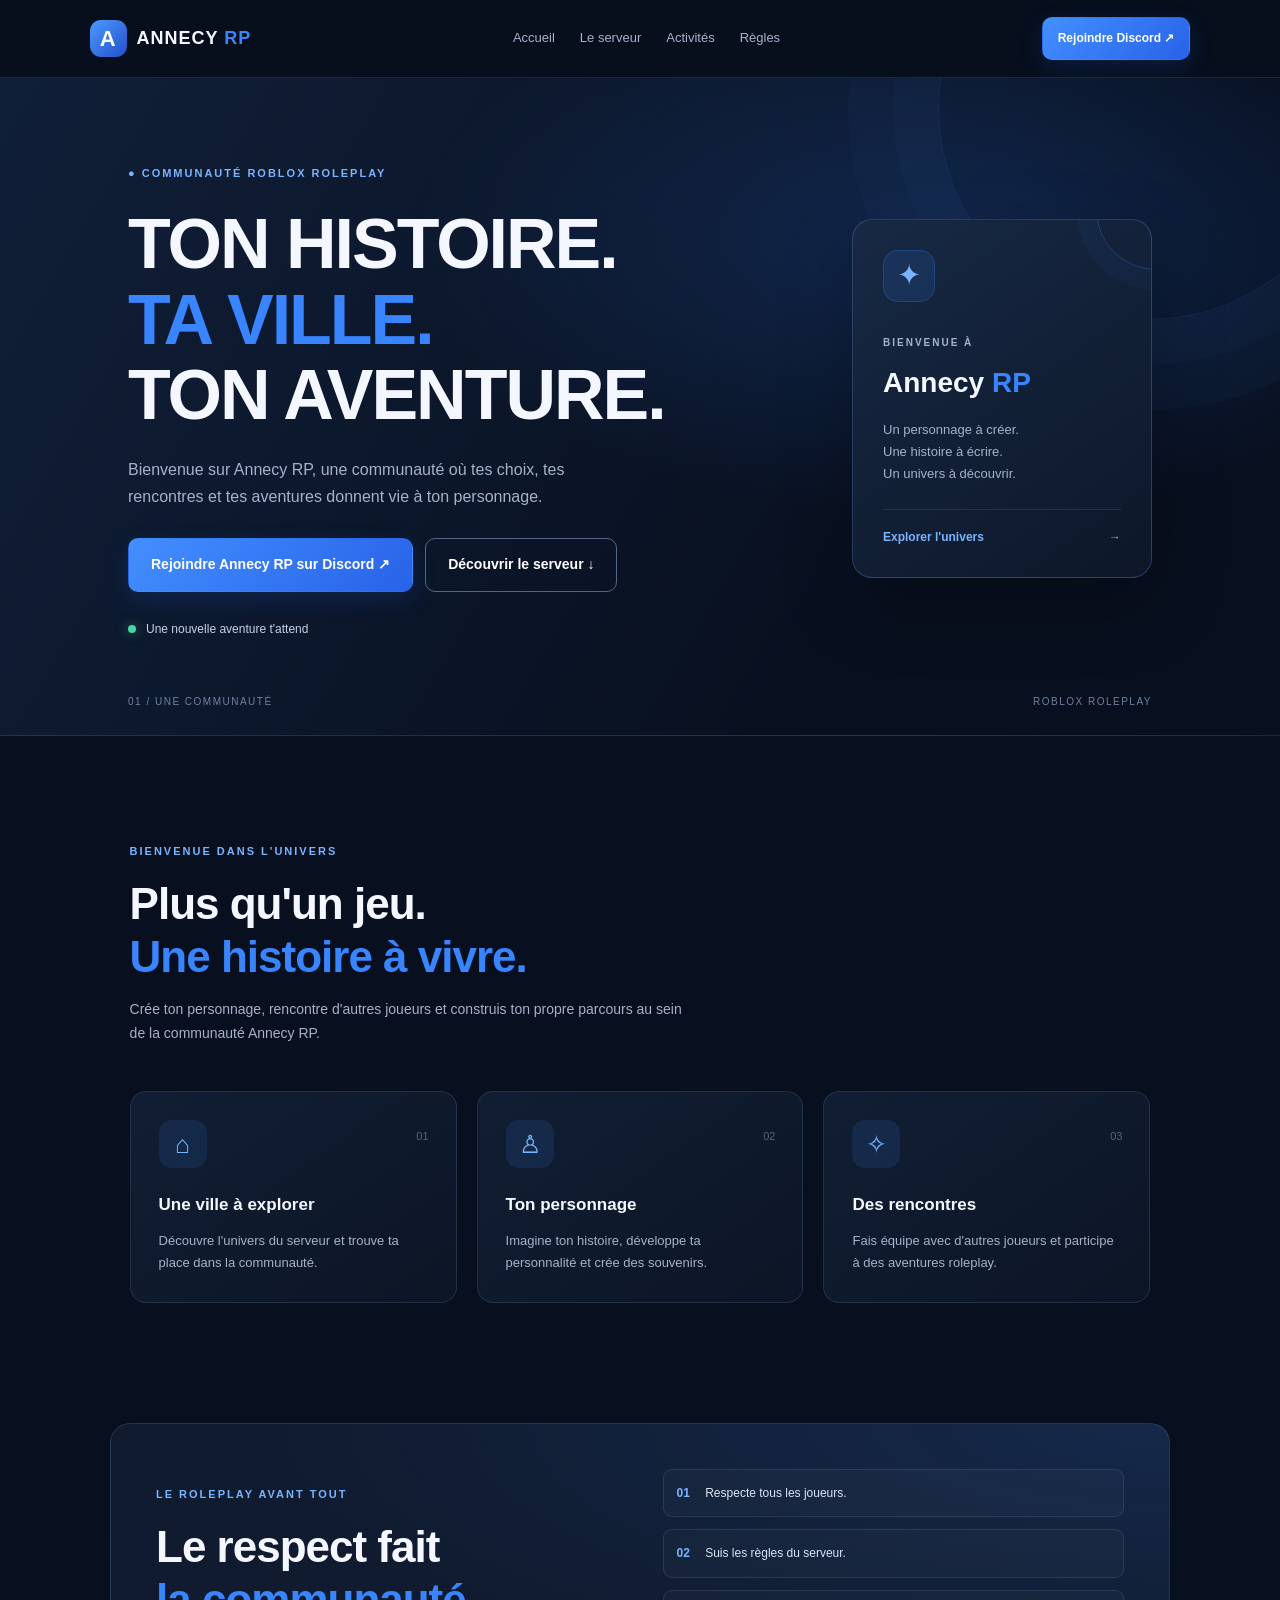
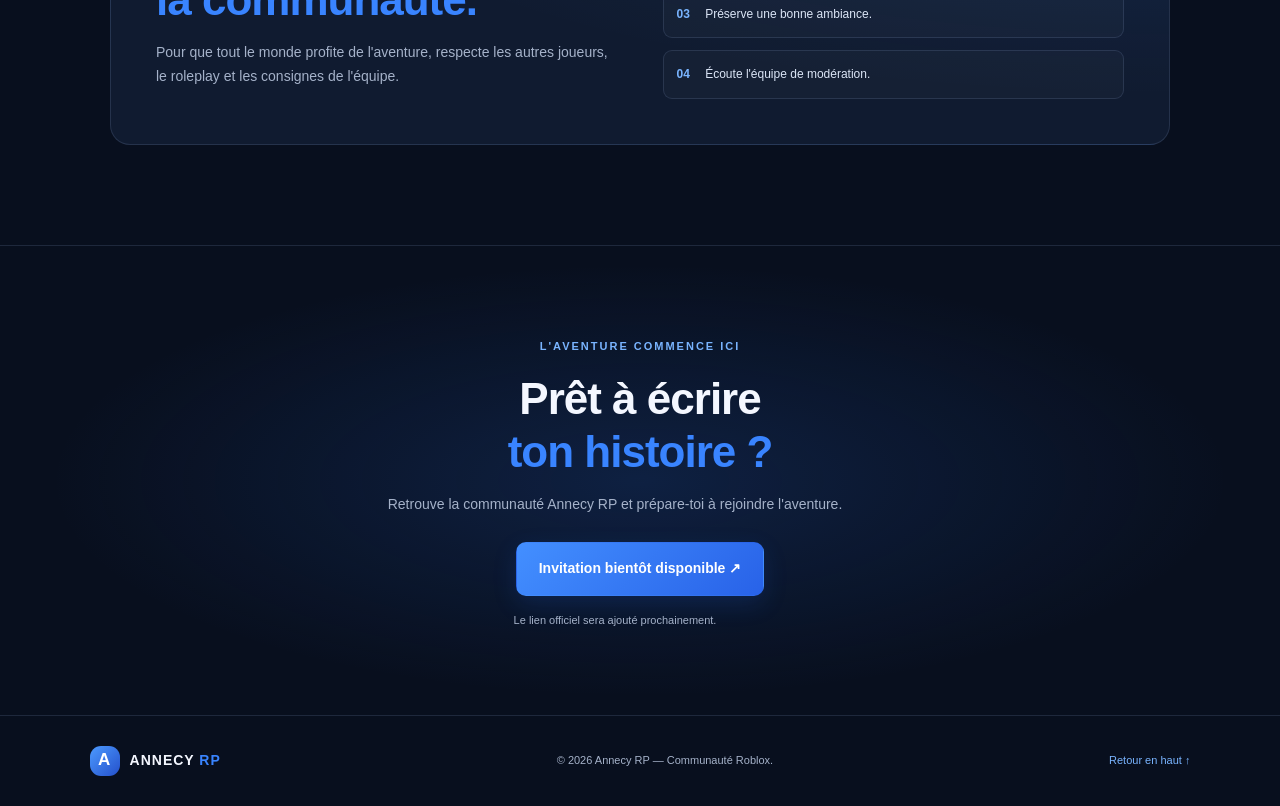
==== index.html @ 68b6637b "Add files via upload" ====
<!DOCTYPE html>
<html lang="fr">
<head>
    <meta charset="UTF-8">
    <meta name="viewport" content="width=device-width, initial-scale=1.0">
    <meta name="theme-color" content="#080f1e">
    <meta name="description" content="Découvre Annecy RP, une communauté roleplay Roblox. Rejoins l'aventure et écris ton histoire !">
    <title>Annecy RP — Ton histoire commence ici</title>
    <link rel="stylesheet" href="style.css">
</head>
<body>

    <!-- BARRE DE NAVIGATION -->
    <header class="navbar">
        <a href="#accueil" class="logo">
            <span class="logo-icon">A</span>
            <span>ANNECY <strong>RP</strong></span>
        </a>

        <nav class="menu">
            <a href="#accueil">Accueil</a>
            <a href="#serveur">Le serveur</a>
            <a href="#activites">Activités</a>
            <a href="#regles">Règles</a>
        </nav>

        <a href="https://discord.gg/annecyrp"
   class="btn btn-small"
   target="_blank"
   rel="noopener noreferrer">
    Rejoindre Discord ↗
</a>
    </header>

    <main>
        <!-- SECTION D'ACCUEIL -->
        <section class="hero" id="accueil">
            <div class="hero-content">
                <span class="eyebrow">
                    ● COMMUNAUTÉ ROBLOX ROLEPLAY
                </span>

                <h1>
                    TON HISTOIRE.<br>
                    <span>TA VILLE.</span><br>
                    TON AVENTURE.
                </h1>

                <p class="hero-text">
                    Bienvenue sur Annecy RP, une communauté où
                    tes choix, tes rencontres et tes aventures
                    donnent vie à ton personnage.
                </p>

                <div class="hero-buttons">
                    
<a href="https://discord.gg/annecyrp"
   class="btn"
   id="discord-button"
   target="_blank"
   rel="noopener noreferrer">
    Rejoindre Annecy RP sur Discord ↗
</a>

                    <a href="#serveur" class="btn btn-outline">
                        Découvrir le serveur ↓
                    </a>
                </div>

                <div class="hero-note">
                    <span class="status-dot"></span>
                    Une nouvelle aventure t'attend
                </div>
            </div>

            <div class="hero-card">
                <div class="card-symbol">✦</div>
                <span class="card-label">BIENVENUE À</span>
                <h2>Annecy <span>RP</span></h2>
                <p>
                    Un personnage à créer.<br>
                    Une histoire à écrire.<br>
                    Un univers à découvrir.
                </p>
                <a href="#activites" class="card-link">
                    Explorer l'univers <span>→</span>
                </a>
                <div class="card-decoration"></div>
            </div>

            <div class="hero-bottom">
                <span>01 / UNE COMMUNAUTÉ</span>
                <span>ROBLOX ROLEPLAY</span>
            </div>
        </section>

        <!-- PRESENTATION -->
        <section class="section" id="serveur">
            <div class="section-heading">
                <span class="eyebrow">BIENVENUE DANS L'UNIVERS</span>
                <h2>Plus qu'un jeu.<br><span>Une histoire à vivre.</span></h2>
                <p>
                    Crée ton personnage, rencontre d'autres joueurs
                    et construis ton propre parcours au sein
                    de la communauté Annecy RP.
                </p>
            </div>

            <div class="feature-grid" id="activites">
                <article class="feature">
                    <div class="feature-icon">⌂</div>
                    <span class="feature-number">01</span>
                    <h3>Une ville à explorer</h3>
                    <p>
                        Découvre l'univers du serveur et
                        trouve ta place dans la communauté.
                    </p>
                </article>

                <article class="feature">
                    <div class="feature-icon">♙</div>
                    <span class="feature-number">02</span>
                    <h3>Ton personnage</h3>
                    <p>
                        Imagine ton histoire, développe
                        ta personnalité et crée des souvenirs.
                    </p>
                </article>

                <article class="feature">
                    <div class="feature-icon">✧</div>
                    <span class="feature-number">03</span>
                    <h3>Des rencontres</h3>
                    <p>
                        Fais équipe avec d'autres joueurs
                        et participe à des aventures roleplay.
                    </p>
                </article>
            </div>
        </section>

        <!-- REGLES -->
        <section class="rules-section" id="regles">
            <div class="rules-box">
                <div>
                    <span class="eyebrow">LE ROLEPLAY AVANT TOUT</span>
                    <h2>Le respect fait<br><span>la communauté.</span></h2>
                    <p>
                        Pour que tout le monde profite de
                        l'aventure, respecte les autres joueurs,
                        le roleplay et les consignes de l'équipe.
                    </p>
                </div>

                <div class="rules-list">
                    <div><span>01</span> Respecte tous les joueurs.</div>
                    <div><span>02</span> Suis les règles du serveur.</div>
                    <div><span>03</span> Préserve une bonne ambiance.</div>
                    <div><span>04</span> Écoute l'équipe de modération.</div>
                </div>
            </div>
        </section>

        <!-- DISCORD -->
        <section class="join-section" id="discord">
            <div class="join-content">
                <span class="eyebrow">L'AVENTURE COMMENCE ICI</span>
                <h2>Prêt à écrire<br><span>ton histoire ?</span></h2>
                <p>
                    Retrouve la communauté Annecy RP et
                    prépare-toi à rejoindre l'aventure.
                </p>

                <!-- Ajoute ton lien Discord ici plus tard -->
                <a href="#discord" class="btn" id="discord-button">
                    Invitation bientôt disponible ↗
                </a>
                <p class="small-note">
                    Le lien officiel sera ajouté prochainement.
                </p>
            </div>
        </section>
    </main>

    <!-- PIED DE PAGE -->
    <footer class="footer">
        <a href="#accueil" class="logo">
            <span class="logo-icon">A</span>
            <span>ANNECY <strong>RP</strong></span>
        </a>

        <p>© 2026 Annecy RP — Communauté Roblox.</p>
        <a href="#accueil">Retour en haut ↑</a>
    </footer>

</body>
</html>
---- style.css ----
/* ===== BASE DU SITE ===== */
:root {
    --background: #080f1e;
    --panel: #101b30;
    --blue: #3984ff;
    --blue-light: #79b4ff;
    --white: #f4f7ff;
    --muted: #a5b2c9;
    --border: rgba(151, 180, 224, 0.15);
}

* {
    box-sizing: border-box;
    margin: 0;
    padding: 0;
}

html {
    scroll-behavior: smooth;
    scroll-padding-top: 90px;
}

body {
    background: var(--background);
    color: var(--white);
    font-family: Arial, Helvetica, sans-serif;
    line-height: 1.7;
}

a {
    color: inherit;
    text-decoration: none;
}

button, a {
    -webkit-tap-highlight-color: transparent;
}

::selection {
    background: var(--blue);
    color: white;
}

/* ===== NAVIGATION ===== */
.navbar {
    min-height: 78px;
    padding: 16px 7%;
    display: flex;
    align-items: center;
    justify-content: space-between;
    gap: 25px;
    background: rgba(8, 15, 30, 0.96);
    border-bottom: 1px solid var(--border);
}

.logo {
    display: inline-flex;
    align-items: center;
    gap: 10px;
    font-size: 18px;
    font-weight: 800;
    letter-spacing: 1px;
    white-space: nowrap;
}

.logo strong {
    color: var(--blue);
}

.logo-icon {
    width: 37px;
    height: 37px;
    display: grid;
    place-items: center;
    background: linear-gradient(135deg, #4c9aff, #2450cb);
    border-radius: 11px;
    color: white;
    font-size: 22px;
    font-weight: 900;
}

.menu {
    display: flex;
    align-items: center;
    justify-content: center;
    flex-wrap: wrap;
    gap: 25px;
}

.menu a {
    color: var(--muted);
    font-size: 13px;
    transition: color 0.2s;
}

.menu a:hover,
.footer a:hover {
    color: var(--blue-light);
}

/* ===== BOUTONS ===== */
.btn {
    display: inline-flex;
    align-items: center;
    justify-content: center;
    gap: 10px;
    padding: 14px 22px;
    border: 1px solid transparent;
    border-radius: 10px;
    background: linear-gradient(135deg, #438fff, #2862e8);
    color: white;
    font-size: 14px;
    font-weight: 700;
    text-align: center;
    box-shadow: 0 8px 25px rgba(35, 105, 255, 0.15);
    transition: transform 0.2s, box-shadow 0.2s;
}

.btn:hover {
    transform: translateY(-3px);
    box-shadow: 0 12px 32px rgba(35, 105, 255, 0.3);
}

.btn-small {
    padding: 10px 15px;
    font-size: 12px;
}

.btn-outline {
    background: transparent;
    border-color: #536784;
    box-shadow: none;
}

.btn-outline:hover {
    background: rgba(255, 255, 255, 0.05);
}

/* ===== ACCUEIL ===== */
.hero {
    min-height: 580px;
    position: relative;
    display: flex;
    align-items: center;
    justify-content: space-between;
    gap: 40px;
    padding: 80px 10% 95px;
    overflow: hidden;
    background:
        radial-gradient(ellipse at 75% 25%,
            rgba(38, 103, 205, 0.25), transparent 40%),
        linear-gradient(120deg, #101f38, #080f1e 75%);
    border-bottom: 1px solid var(--border);
}

.hero::before {
    content: "";
    position: absolute;
    width: 420px;
    height: 420px;
    top: -180px;
    right: -80px;
    border: 1px solid rgba(92, 158, 255, 0.12);
    border-radius: 50%;
    box-shadow:
        0 0 0 45px rgba(92, 158, 255, 0.025),
        0 0 0 90px rgba(92, 158, 255, 0.025);
    pointer-events: none;
}

.hero-content {
    max-width: 620px;
    position: relative;
    z-index: 1;
}

.eyebrow {
    color: var(--blue-light);
    font-size: 11px;
    font-weight: 800;
    letter-spacing: 2px;
}

.hero h1 {
    margin: 22px 0;
    font-size: clamp(40px, 5.5vw, 70px);
    line-height: 1.08;
    letter-spacing: -2px;
}

.hero h1 span,
.section-heading h2 span,
.rules-box h2 span,
.join-content h2 span {
    color: var(--blue);
}

.hero-text {
    max-width: 500px;
    color: var(--muted);
    font-size: 16px;
}

.hero-buttons {
    display: flex;
    flex-wrap: wrap;
    gap: 12px;
    margin-top: 28px;
}

.hero-note {
    display: flex;
    align-items: center;
    gap: 10px;
    margin-top: 27px;
    color: #c5d2e6;
    font-size: 12px;
}

.status-dot {
    width: 8px;
    height: 8px;
    background: #45d7a1;
    border-radius: 50%;
    box-shadow: 0 0 12px rgba(69, 215, 161, 0.5);
}

/* ===== CARTE HERO ===== */
.hero-card {
    width: 300px;
    min-width: 260px;
    padding: 30px;
    position: relative;
    z-index: 1;
    overflow: hidden;
    background: linear-gradient(145deg, #172944, #0d1729);
    border: 1px solid rgba(113, 164, 255, 0.25);
    border-radius: 20px;
    box-shadow: 0 25px 70px rgba(0, 0, 0, 0.25);
}

.card-symbol {
    width: 52px;
    height: 52px;
    display: grid;
    place-items: center;
    margin-bottom: 25px;
    background: rgba(57, 132, 255, 0.13);
    border: 1px solid rgba(57, 132, 255, 0.25);
    border-radius: 15px;
    color: var(--blue-light);
    font-size: 29px;
}

.card-label {
    color: var(--muted);
    font-size: 10px;
    font-weight: bold;
    letter-spacing: 2px;
}

.hero-card h2 {
    margin: 5px 0 12px;
    font-size: 28px;
}

.hero-card h2 span {
    color: var(--blue);
}

.hero-card p {
    color: var(--muted);
    font-size: 13px;
}

.card-link {
    display: flex;
    justify-content: space-between;
    margin-top: 24px;
    padding-top: 17px;
    border-top: 1px solid var(--border);
    color: var(--blue-light);
    font-size: 12px;
    font-weight: bold;
}

.card-decoration {
    position: absolute;
    width: 120px;
    height: 120px;
    top: -70px;
    right: -65px;
    border: 1px solid rgba(57, 132, 255, 0.3);
    border-radius: 50%;
    box-shadow: 0 0 0 20px rgba(57, 132, 255, 0.04);
}

.hero-bottom {
    position: absolute;
    bottom: 25px;
    left: 10%;
    right: 10%;
    display: flex;
    justify-content: space-between;
    color: #70829f;
    font-size: 10px;
    letter-spacing: 1.5px;
}

/* ===== PRESENTATION ===== */
.section {
    max-width: 1200px;
    margin: auto;
    padding: 100px 7%;
}

.section-heading {
    max-width: 650px;
    margin-bottom: 45px;
}

.section-heading h2,
.rules-box h2,
.join-content h2 {
    margin: 15px 0;
    font-size: clamp(30px, 4vw, 44px);
    line-height: 1.2;
    letter-spacing: -1px;
}

.section-heading > p,
.rules-box > div > p,
.join-content > p {
    max-width: 570px;
    color: var(--muted);
    font-size: 14px;
}

.feature-grid {
    display: grid;
    grid-template-columns: repeat(3, minmax(0, 1fr));
    gap: 20px;
}

.feature {
    position: relative;
    padding: 28px;
    background: linear-gradient(145deg, #111e33, #0c1526);
    border: 1px solid var(--border);
    border-radius: 16px;
    transition: transform 0.25s, border-color 0.25s;
}

.feature:hover {
    transform: translateY(-5px);
    border-color: rgba(57, 132, 255, 0.55);
}

.feature-icon {
    width: 48px;
    height: 48px;
    display: grid;
    place-items: center;
    margin-bottom: 23px;
    background: rgba(57, 132, 255, 0.12);
    border-radius: 13px;
    color: var(--blue-light);
    font-size: 25px;
}

.feature-number {
    position: absolute;
    top: 35px;
    right: 27px;
    color: #53647f;
    font-size: 11px;
}

.feature h3 {
    margin-bottom: 10px;
    font-size: 17px;
}

.feature p {
    color: var(--muted);
    font-size: 13px;
}

/* ===== REGLES ===== */
.rules-section {
    padding: 20px 7% 100px;
}

.rules-box {
    max-width: 1060px;
    margin: auto;
    padding: 45px;
    display: grid;
    grid-template-columns: 1fr 1fr;
    align-items: center;
    gap: 45px;
    background:
        radial-gradient(ellipse at top right,
            rgba(57, 132, 255, 0.13), transparent 60%),
        var(--panel);
    border: 1px solid var(--border);
    border-radius: 20px;
}

.rules-list {
    display: grid;
    gap: 12px;
}

.rules-list div {
    padding: 13px;
    background: rgba(255, 255, 255, 0.025);
    border: 1px solid var(--border);
    border-radius: 9px;
    color: #dbe5f6;
    font-size: 12px;
}

.rules-list span {
    margin-right: 12px;
    color: var(--blue-light);
    font-weight: bold;
}

/* ===== REJOINDRE ===== */
.join-section {
    padding: 85px 7%;
    text-align: center;
    background:
        radial-gradient(ellipse at center,
            rgba(37, 93, 190, 0.22), transparent 65%);
    border-top: 1px solid var(--border);
    border-bottom: 1px solid var(--border);
}

.join-content {
    max-width: 620px;
    margin: auto;
}

.join-content .btn {
    margin-top: 25px;
}

.small-note {
    margin-top: 15px;
    font-size: 11px !important;
}

/* ===== PIED DE PAGE ===== */
.footer {
    min-height: 90px;
    padding: 25px 7%;
    display: flex;
    align-items: center;
    justify-content: space-between;
    flex-wrap: wrap;
    gap: 20px;
    color: var(--muted);
    font-size: 11px;
}

.footer .logo {
    color: var(--white);
    font-size: 14px;
}

.footer .logo-icon {
    width: 30px;
    height: 30px;
    font-size: 17px;
}

.footer > a:last-child {
    color: var(--blue-light);
}

/* ===== ECRANS PLUS PETITS ===== */
@media (max-width: 900px) {
    .navbar {
        padding: 15px 5%;
        flex-wrap: wrap;
    }

    .menu {
        order: 3;
        width: 100%;
        gap: 20px;
    }

    .hero {
        padding: 65px 7% 85px;
    }

    .hero-card {
        width: 270px;
        min-width: 230px;
        padding: 23px;
    }

    .feature-grid {
        grid-template-columns: 1fr;
    }

    .feature {
        padding: 23px;
    }
}

@media (max-width: 600px) {
    .navbar {
        gap: 14px;
    }

    .navbar > .btn {
        padding: 9px 11px;
        font-size: 11px;
    }

    .logo {
        font-size: 15px;
    }

    .menu {
        justify-content: flex-start;
        gap: 17px;
    }

    .menu a {
        font-size: 12px;
    }

    .hero {
        flex-direction: column;
        align-items: stretch;
        gap: 35px;
        padding: 60px 6% 85px;
    }

    .hero h1 {
        font-size: clamp(37px, 10vw, 52px);
        letter-spacing: -1.5px;
    }

    .hero-text {
        font-size: 14px;
    }

    .hero-buttons {
        flex-direction: column;
        align-items: stretch;
    }

    .hero-card {
        width: 100%;
        min-width: 0;
    }

    .hero-bottom {
        left: 6%;
        right: 6%;
        font-size: 8px;
    }

    .section {
        padding: 70px 6%;
    }

    .rules-section {
        padding: 0 6% 70px;
    }

    .rules-box {
        grid-template-columns: 1fr;
        padding: 25px;
        gap: 30px;
    }

    .join-section {
        padding: 70px 6%;
    }

    .footer {
        flex-direction: column;
        align-items: flex-start;
    }
}
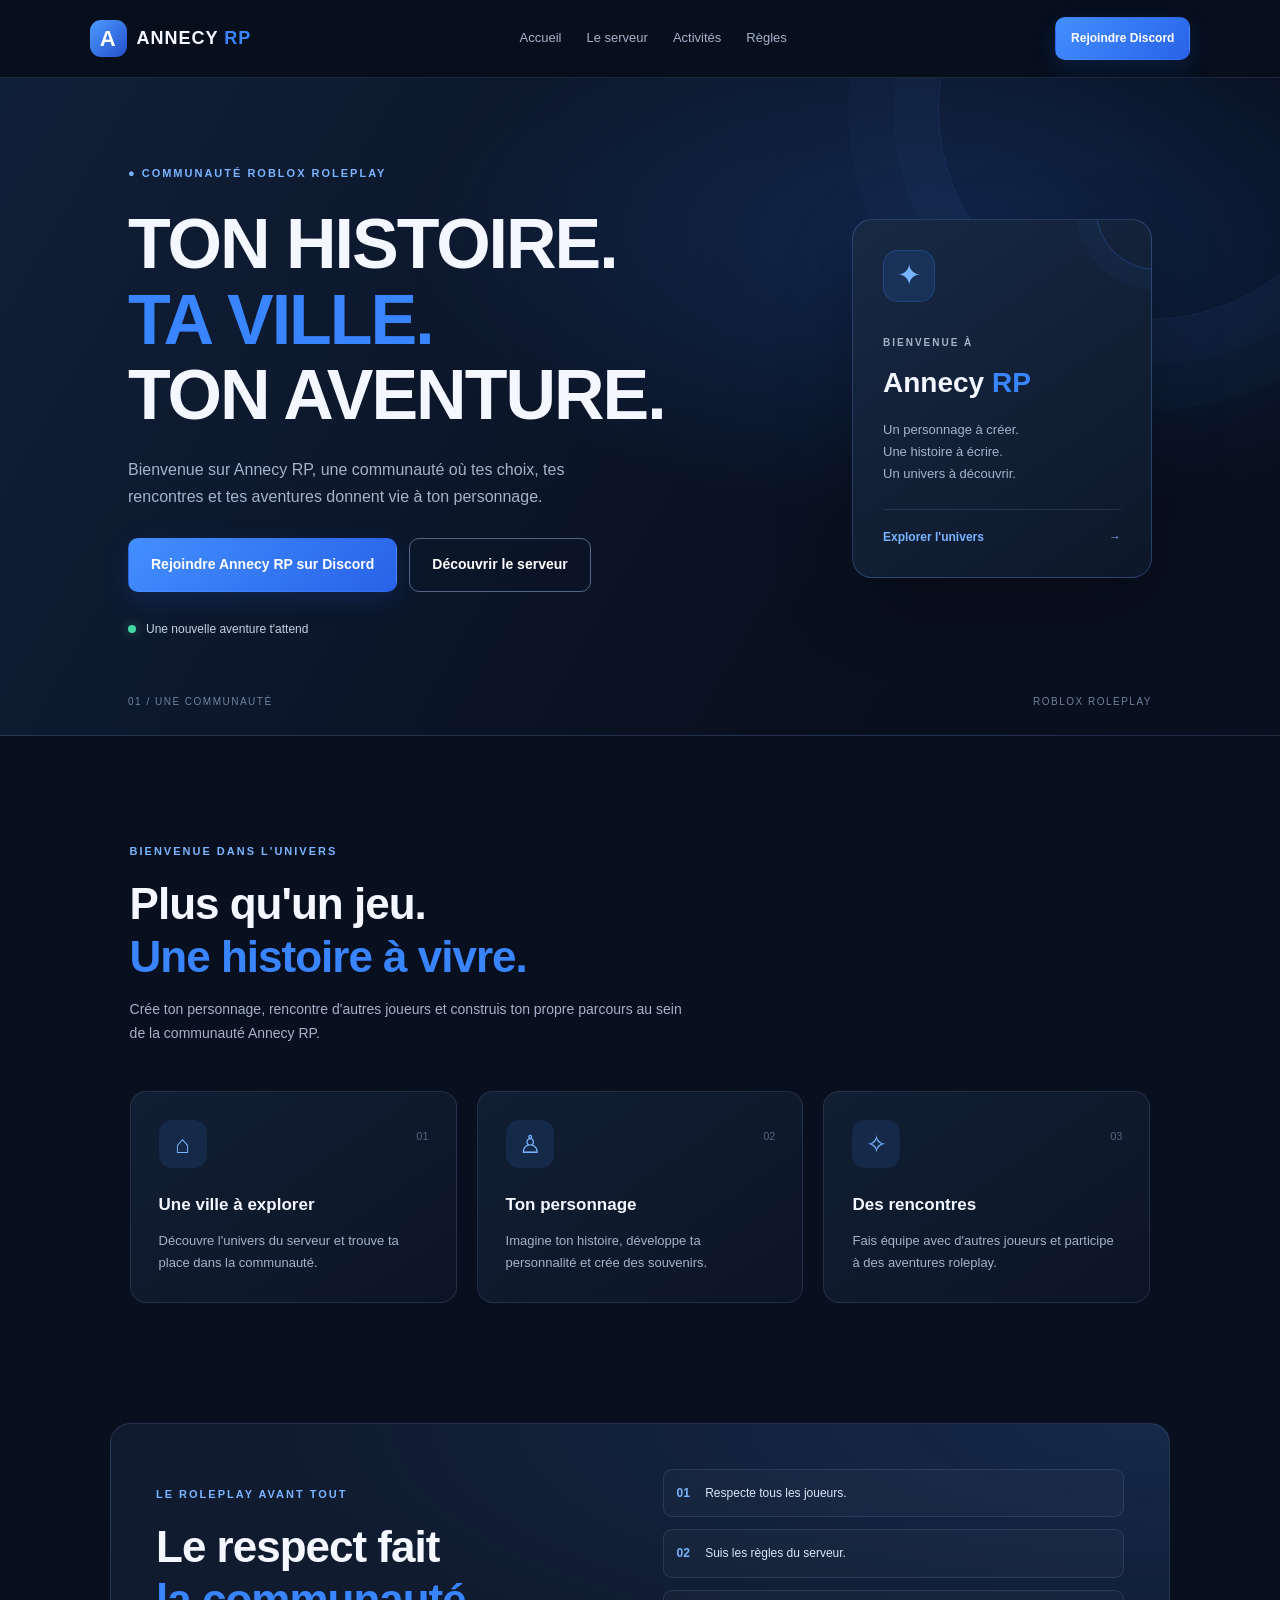
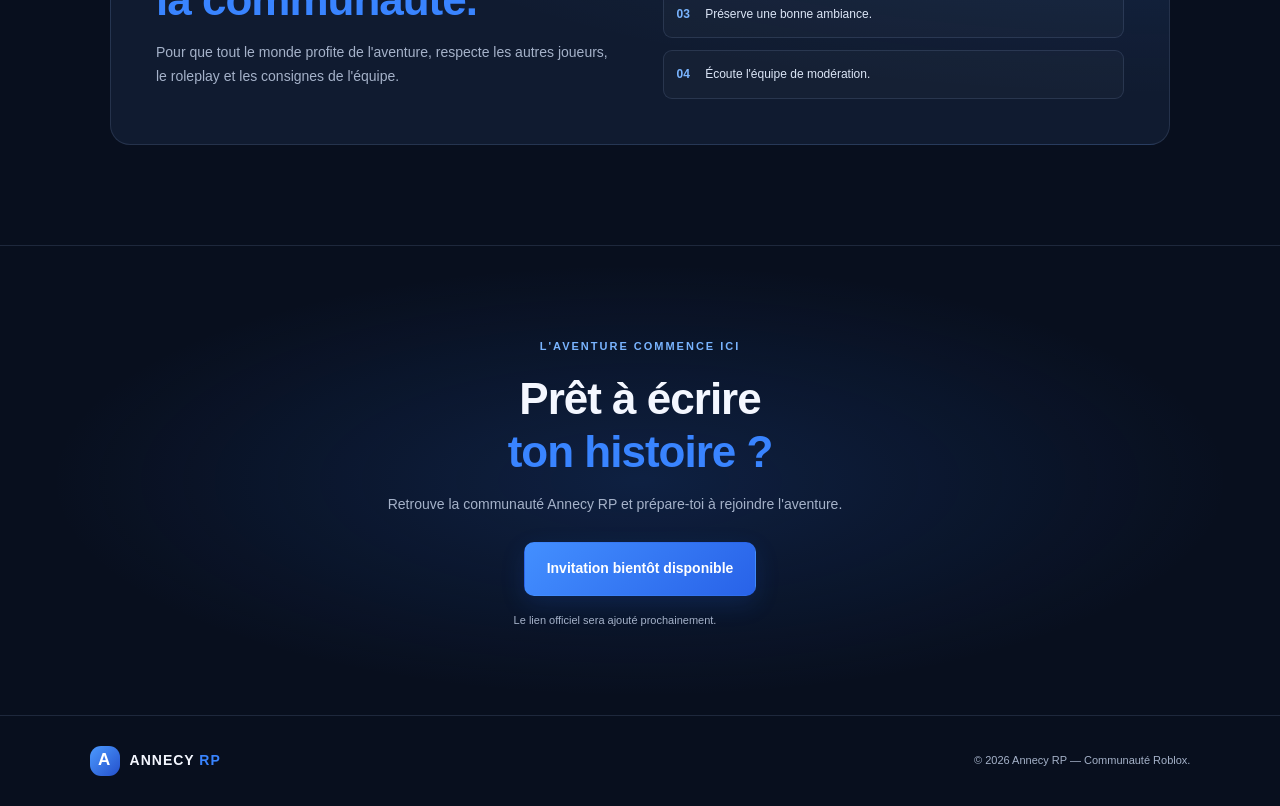
==== commit 6fa64aa5: "Restore index.html to original state" ====
--- a/index.html
+++ b/index.html
@@ -29,7 +29,7 @@
    class="btn btn-small"
    target="_blank"
    rel="noopener noreferrer">
-    Rejoindre Discord ↗
+    Rejoindre Discord
 </a>
     </header>
 
@@ -60,11 +60,11 @@
    id="discord-button"
    target="_blank"
    rel="noopener noreferrer">
-    Rejoindre Annecy RP sur Discord ↗
+    Rejoindre Annecy RP sur Discord
 </a>
 
                     <a href="#serveur" class="btn btn-outline">
-                        Découvrir le serveur ↓
+                        Découvrir le serveur
                     </a>
                 </div>
 
@@ -174,7 +174,7 @@
 
                 <!-- Ajoute ton lien Discord ici plus tard -->
                 <a href="#discord" class="btn" id="discord-button">
-                    Invitation bientôt disponible ↗
+                    Invitation bientôt disponible
                 </a>
                 <p class="small-note">
                     Le lien officiel sera ajouté prochainement.
@@ -191,7 +191,6 @@
         </a>
 
         <p>© 2026 Annecy RP — Communauté Roblox.</p>
-        <a href="#accueil">Retour en haut ↑</a>
     </footer>
 
 </body>
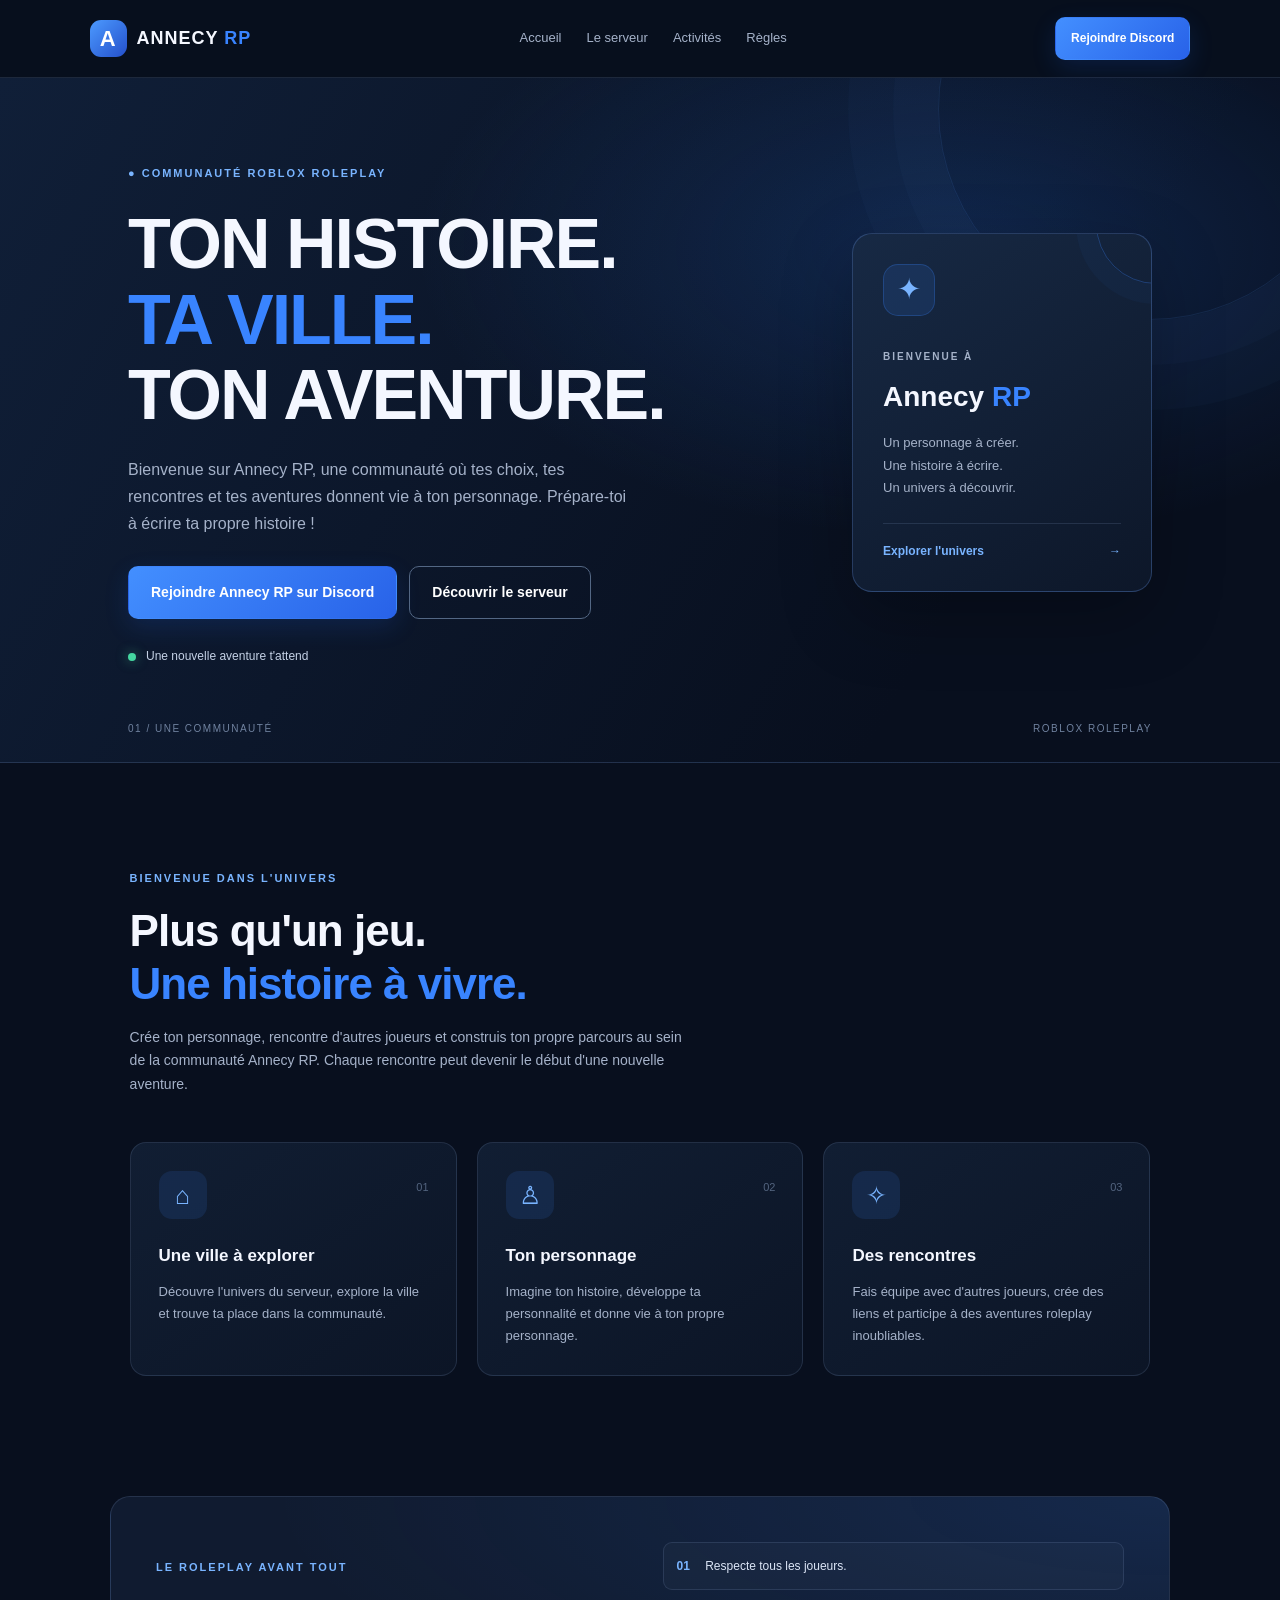
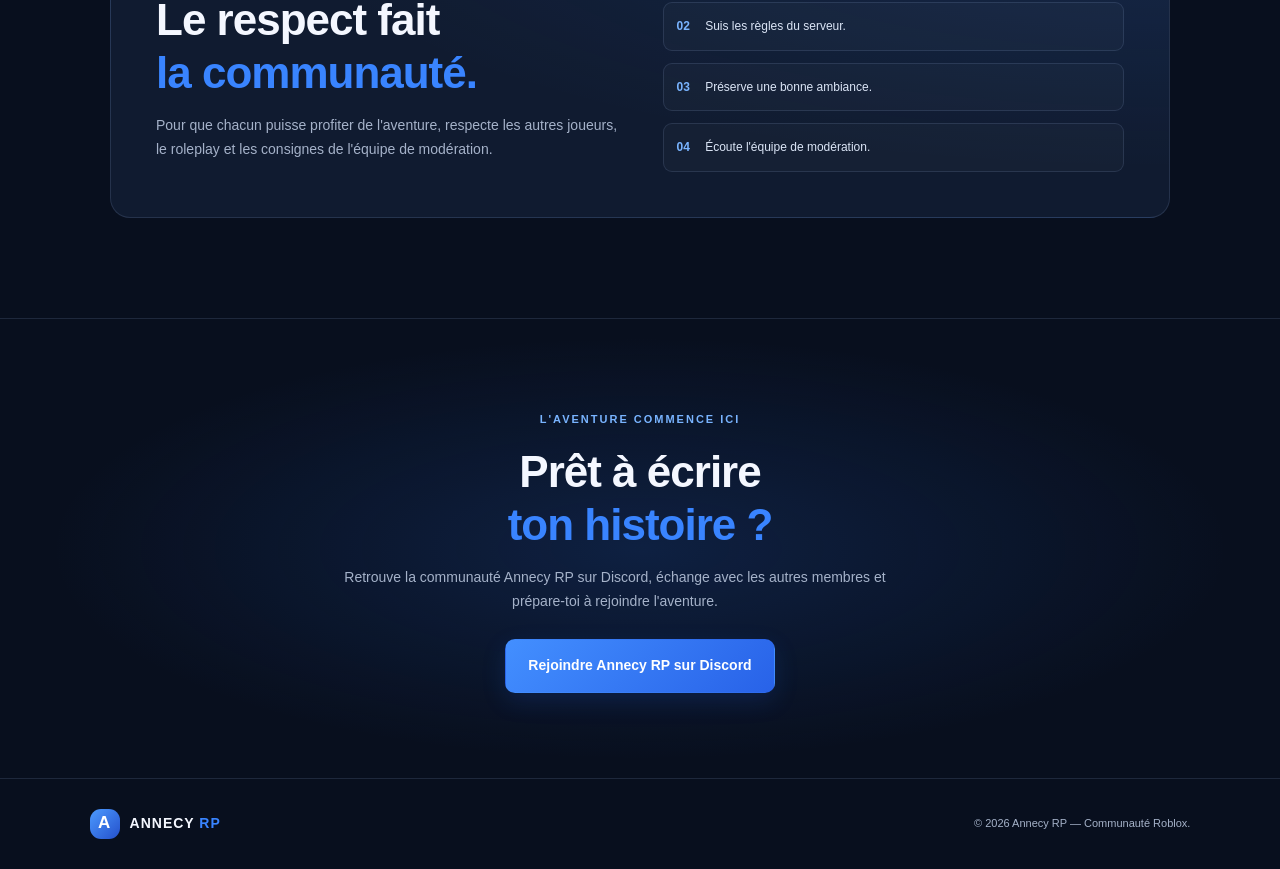
==== commit ed6fd6e4: "Update index.html" ====
--- a/index.html
+++ b/index.html
@@ -1,42 +1,75 @@
-
 <!DOCTYPE html>
 <html lang="fr">
 <head>
     <meta charset="UTF-8">
     <meta name="viewport" content="width=device-width, initial-scale=1.0">
-    <meta name="theme-color" content="#080f1e">
-    <meta name="description" content="Découvre Annecy RP, une communauté roleplay Roblox. Rejoins l'aventure et écris ton histoire !">
+
+    <meta name="theme-color" content="#ff781f">
+    <meta name="description" content="Découvre Annecy RP, une communauté Roblox Roleplay. Crée ton personnage, rencontre d'autres joueurs et écris ta propre histoire !">
+
     <title>Annecy RP — Ton histoire commence ici</title>
-    <link rel="stylesheet" href="style.css">
+
+    <!-- CSS -->
+    <link rel="stylesheet" href="src/css/style.css">
+
+    <!-- Icône du site -->
+    <link rel="icon" type="image/png" href="src/img/logo.png">
+
+    <!-- Open Graph : aperçu lors du partage -->
+    <meta property="og:type" content="website">
+    <meta property="og:title" content="Annecy RP — Ton histoire commence ici">
+    <meta property="og:description" content="Rejoins Annecy RP, une communauté Roblox Roleplay. Ta ville, ton personnage, ton aventure !">
+    <meta property="og:url" content="https://rayhanzenzamy-pixel.github.io/annecyrp/">
+    <meta property="og:image" content="https://rayhanzenzamy-pixel.github.io/annecyrp/src/img/banniere.jpg">
+    <meta property="og:image:width" content="1200">
+    <meta property="og:image:height" content="630">
+    <meta property="og:site_name" content="Annecy RP">
+    <meta property="og:locale" content="fr_FR">
+
+    <!-- Twitter / X -->
+    <meta name="twitter:card" content="summary_large_image">
+    <meta name="twitter:title" content="Annecy RP — Ton histoire commence ici">
+    <meta name="twitter:description" content="Découvre Annecy RP et rejoins l'aventure Roblox Roleplay !">
+    <meta name="twitter:image" content="https://rayhanzenzamy-pixel.github.io/annecyrp/src/img/banniere.jpg">
 </head>
+
 <body>
 
-    <!-- BARRE DE NAVIGATION -->
+    <!-- ======================================
+         NAVIGATION
+    ======================================= -->
     <header class="navbar">
-        <a href="#accueil" class="logo">
+
+        <a href="#accueil" class="logo" aria-label="Annecy RP - Accueil">
             <span class="logo-icon">A</span>
             <span>ANNECY <strong>RP</strong></span>
         </a>
 
-        <nav class="menu">
+        <nav class="menu" aria-label="Navigation principale">
             <a href="#accueil">Accueil</a>
             <a href="#serveur">Le serveur</a>
             <a href="#activites">Activités</a>
-            <a href="#regles">Règles</a>
+            <a href="wiki.html">Règles</a>
         </nav>
 
-        <a href="https://discord.gg/annecyrp"
-   class="btn btn-small"
-   target="_blank"
-   rel="noopener noreferrer">
-    Rejoindre Discord
-</a>
+        <a
+            href="https://discord.gg/cvPhsmeE4x"
+            class="btn btn-small"
+            target="_blank"
+            rel="noopener noreferrer"
+        >
+            Rejoindre Discord
+        </a>
+
     </header>
 
+
     <main>
-        <!-- SECTION D'ACCUEIL -->
+
         <section class="hero" id="accueil">
+
             <div class="hero-content">
+
                 <span class="eyebrow">
                     ● COMMUNAUTÉ ROBLOX ROLEPLAY
                 </span>
@@ -51,146 +84,239 @@
                     Bienvenue sur Annecy RP, une communauté où
                     tes choix, tes rencontres et tes aventures
                     donnent vie à ton personnage.
+                    Prépare-toi à écrire ta propre histoire !
                 </p>
 
                 <div class="hero-buttons">
-                    
-<a href="https://discord.gg/annecyrp"
-   class="btn"
-   id="discord-button"
-   target="_blank"
-   rel="noopener noreferrer">
-    Rejoindre Annecy RP sur Discord
-</a>
+
+                    <a
+                        href="https://discord.gg/cvPhsmeE4x"
+                        class="btn"
+                        target="_blank"
+                        rel="noopener noreferrer"
+                    >
+                        Rejoindre Annecy RP sur Discord
+                    </a>
 
                     <a href="#serveur" class="btn btn-outline">
                         Découvrir le serveur
                     </a>
+
                 </div>
 
                 <div class="hero-note">
-                    <span class="status-dot"></span>
-                    Une nouvelle aventure t'attend
+                    <span class="status-dot" aria-hidden="true"></span>
+                    <span>Une nouvelle aventure t'attend</span>
                 </div>
+
             </div>
 
             <div class="hero-card">
-                <div class="card-symbol">✦</div>
+
+                <div class="card-symbol" aria-hidden="true">✦</div>
+
                 <span class="card-label">BIENVENUE À</span>
+
                 <h2>Annecy <span>RP</span></h2>
+
                 <p>
                     Un personnage à créer.<br>
                     Une histoire à écrire.<br>
                     Un univers à découvrir.
                 </p>
+
                 <a href="#activites" class="card-link">
-                    Explorer l'univers <span>→</span>
+                    Explorer l'univers <span aria-hidden="true">→</span>
                 </a>
-                <div class="card-decoration"></div>
+
+                <div class="card-decoration" aria-hidden="true"></div>
+
             </div>
 
             <div class="hero-bottom">
                 <span>01 / UNE COMMUNAUTÉ</span>
                 <span>ROBLOX ROLEPLAY</span>
             </div>
+
         </section>
 
-        <!-- PRESENTATION -->
         <section class="section" id="serveur">
+
             <div class="section-heading">
-                <span class="eyebrow">BIENVENUE DANS L'UNIVERS</span>
-                <h2>Plus qu'un jeu.<br><span>Une histoire à vivre.</span></h2>
+
+                <span class="eyebrow">
+                    BIENVENUE DANS L'UNIVERS
+                </span>
+
+                <h2>
+                    Plus qu'un jeu.<br>
+                    <span>Une histoire à vivre.</span>
+                </h2>
+
                 <p>
                     Crée ton personnage, rencontre d'autres joueurs
-                    et construis ton propre parcours au sein
-                    de la communauté Annecy RP.
+                    et construis ton propre parcours au sein de
+                    la communauté Annecy RP.
+                    Chaque rencontre peut devenir le début
+                    d'une nouvelle aventure.
                 </p>
+
             </div>
 
             <div class="feature-grid" id="activites">
+
                 <article class="feature">
-                    <div class="feature-icon">⌂</div>
+
+                    <div class="feature-icon" aria-hidden="true">⌂</div>
                     <span class="feature-number">01</span>
+
                     <h3>Une ville à explorer</h3>
+
                     <p>
-                        Découvre l'univers du serveur et
-                        trouve ta place dans la communauté.
+                        Découvre l'univers du serveur, explore
+                        la ville et trouve ta place dans
+                        la communauté.
                     </p>
+
                 </article>
 
+
                 <article class="feature">
-                    <div class="feature-icon">♙</div>
+
+                    <div class="feature-icon" aria-hidden="true">♙</div>
                     <span class="feature-number">02</span>
+
                     <h3>Ton personnage</h3>
+
                     <p>
                         Imagine ton histoire, développe
-                        ta personnalité et crée des souvenirs.
+                        ta personnalité et donne vie
+                        à ton propre personnage.
                     </p>
+
                 </article>
 
+
                 <article class="feature">
-                    <div class="feature-icon">✧</div>
+
+                    <div class="feature-icon" aria-hidden="true">✧</div>
                     <span class="feature-number">03</span>
+
                     <h3>Des rencontres</h3>
+
                     <p>
-                        Fais équipe avec d'autres joueurs
-                        et participe à des aventures roleplay.
+                        Fais équipe avec d'autres joueurs,
+                        crée des liens et participe à des
+                        aventures roleplay inoubliables.
                     </p>
+
                 </article>
-            </div>
+
+            </div>
+
         </section>
 
-        <!-- REGLES -->
         <section class="rules-section" id="regles">
+
             <div class="rules-box">
+
                 <div>
-                    <span class="eyebrow">LE ROLEPLAY AVANT TOUT</span>
-                    <h2>Le respect fait<br><span>la communauté.</span></h2>
+
+                    <span class="eyebrow">
+                        LE ROLEPLAY AVANT TOUT
+                    </span>
+
+                    <h2>
+                        Le respect fait<br>
+                        <span>la communauté.</span>
+                    </h2>
+
                     <p>
-                        Pour que tout le monde profite de
+                        Pour que chacun puisse profiter de
                         l'aventure, respecte les autres joueurs,
-                        le roleplay et les consignes de l'équipe.
+                        le roleplay et les consignes de l'équipe
+                        de modération.
                     </p>
+
                 </div>
 
+
                 <div class="rules-list">
-                    <div><span>01</span> Respecte tous les joueurs.</div>
-                    <div><span>02</span> Suis les règles du serveur.</div>
-                    <div><span>03</span> Préserve une bonne ambiance.</div>
-                    <div><span>04</span> Écoute l'équipe de modération.</div>
+
+                    <div>
+                        <span>01</span>
+                        Respecte tous les joueurs.
+                    </div>
+
+                    <div>
+                        <span>02</span>
+                        Suis les règles du serveur.
+                    </div>
+
+                    <div>
+                        <span>03</span>
+                        Préserve une bonne ambiance.
+                    </div>
+
+                    <div>
+                        <span>04</span>
+                        Écoute l'équipe de modération.
+                    </div>
+
                 </div>
-            </div>
+
+            </div>
+
         </section>
 
-        <!-- DISCORD -->
         <section class="join-section" id="discord">
+
             <div class="join-content">
-                <span class="eyebrow">L'AVENTURE COMMENCE ICI</span>
-                <h2>Prêt à écrire<br><span>ton histoire ?</span></h2>
+
+                <span class="eyebrow">
+                    L'AVENTURE COMMENCE ICI
+                </span>
+
+                <h2>
+                    Prêt à écrire<br>
+                    <span>ton histoire ?</span>
+                </h2>
+
                 <p>
-                    Retrouve la communauté Annecy RP et
-                    prépare-toi à rejoindre l'aventure.
+                    Retrouve la communauté Annecy RP sur Discord,
+                    échange avec les autres membres et prépare-toi
+                    à rejoindre l'aventure.
                 </p>
 
-                <!-- Ajoute ton lien Discord ici plus tard -->
-                <a href="#discord" class="btn" id="discord-button">
-                    Invitation bientôt disponible
+                <a
+                    href="https://discord.gg/cvPhsmeE4x"
+                    class="btn"
+                    target="_blank"
+                    rel="noopener noreferrer"
+                >
+                    Rejoindre Annecy RP sur Discord
                 </a>
-                <p class="small-note">
-                    Le lien officiel sera ajouté prochainement.
-                </p>
-            </div>
+
+            </div>
+
         </section>
+
     </main>
 
-    <!-- PIED DE PAGE -->
     <footer class="footer">
-        <a href="#accueil" class="logo">
+
+        <a href="#accueil" class="logo" aria-label="Retour à l'accueil">
+
             <span class="logo-icon">A</span>
+
             <span>ANNECY <strong>RP</strong></span>
+
         </a>
 
-        <p>© 2026 Annecy RP — Communauté Roblox.</p>
+        <p>
+            © 2026 Annecy RP — Communauté Roblox.
+        </p>
+
     </footer>
 
 </body>
--- a/src/css/style.css
+++ b/src/css/style.css
@@ -0,0 +1,593 @@
+
+/* ===== BASE DU SITE ===== */
+:root {
+    --background: #080f1e;
+    --panel: #101b30;
+    --blue: #3984ff;
+    --blue-light: #79b4ff;
+    --white: #f4f7ff;
+    --muted: #a5b2c9;
+    --border: rgba(151, 180, 224, 0.15);
+}
+
+* {
+    box-sizing: border-box;
+    margin: 0;
+    padding: 0;
+}
+
+html {
+    scroll-behavior: smooth;
+    scroll-padding-top: 90px;
+}
+
+body {
+    background: var(--background);
+    color: var(--white);
+    font-family: Arial, Helvetica, sans-serif;
+    line-height: 1.7;
+}
+
+a {
+    color: inherit;
+    text-decoration: none;
+}
+
+button, a {
+    -webkit-tap-highlight-color: transparent;
+}
+
+::selection {
+    background: var(--blue);
+    color: white;
+}
+
+/* ===== NAVIGATION ===== */
+.navbar {
+    min-height: 78px;
+    padding: 16px 7%;
+    display: flex;
+    align-items: center;
+    justify-content: space-between;
+    gap: 25px;
+    background: rgba(8, 15, 30, 0.96);
+    border-bottom: 1px solid var(--border);
+}
+
+.logo {
+    display: inline-flex;
+    align-items: center;
+    gap: 10px;
+    font-size: 18px;
+    font-weight: 800;
+    letter-spacing: 1px;
+    white-space: nowrap;
+}
+
+.logo strong {
+    color: var(--blue);
+}
+
+.logo-icon {
+    width: 37px;
+    height: 37px;
+    display: grid;
+    place-items: center;
+    background: linear-gradient(135deg, #4c9aff, #2450cb);
+    border-radius: 11px;
+    color: white;
+    font-size: 22px;
+    font-weight: 900;
+}
+
+.menu {
+    display: flex;
+    align-items: center;
+    justify-content: center;
+    flex-wrap: wrap;
+    gap: 25px;
+}
+
+.menu a {
+    color: var(--muted);
+    font-size: 13px;
+    transition: color 0.2s;
+}
+
+.menu a:hover,
+.footer a:hover {
+    color: var(--blue-light);
+}
+
+/* ===== BOUTONS ===== */
+.btn {
+    display: inline-flex;
+    align-items: center;
+    justify-content: center;
+    gap: 10px;
+    padding: 14px 22px;
+    border: 1px solid transparent;
+    border-radius: 10px;
+    background: linear-gradient(135deg, #438fff, #2862e8);
+    color: white;
+    font-size: 14px;
+    font-weight: 700;
+    text-align: center;
+    box-shadow: 0 8px 25px rgba(35, 105, 255, 0.15);
+    transition: transform 0.2s, box-shadow 0.2s;
+}
+
+.btn:hover {
+    transform: translateY(-3px);
+    box-shadow: 0 12px 32px rgba(35, 105, 255, 0.3);
+}
+
+.btn-small {
+    padding: 10px 15px;
+    font-size: 12px;
+}
+
+.btn-outline {
+    background: transparent;
+    border-color: #536784;
+    box-shadow: none;
+}
+
+.btn-outline:hover {
+    background: rgba(255, 255, 255, 0.05);
+}
+
+/* ===== ACCUEIL ===== */
+.hero {
+    min-height: 580px;
+    position: relative;
+    display: flex;
+    align-items: center;
+    justify-content: space-between;
+    gap: 40px;
+    padding: 80px 10% 95px;
+    overflow: hidden;
+    background:
+        radial-gradient(ellipse at 75% 25%,
+            rgba(38, 103, 205, 0.25), transparent 40%),
+        linear-gradient(120deg, #101f38, #080f1e 75%);
+    border-bottom: 1px solid var(--border);
+}
+
+.hero::before {
+    content: "";
+    position: absolute;
+    width: 420px;
+    height: 420px;
+    top: -180px;
+    right: -80px;
+    border: 1px solid rgba(92, 158, 255, 0.12);
+    border-radius: 50%;
+    box-shadow:
+        0 0 0 45px rgba(92, 158, 255, 0.025),
+        0 0 0 90px rgba(92, 158, 255, 0.025);
+    pointer-events: none;
+}
+
+.hero-content {
+    max-width: 620px;
+    position: relative;
+    z-index: 1;
+}
+
+.eyebrow {
+    color: var(--blue-light);
+    font-size: 11px;
+    font-weight: 800;
+    letter-spacing: 2px;
+}
+
+.hero h1 {
+    margin: 22px 0;
+    font-size: clamp(40px, 5.5vw, 70px);
+    line-height: 1.08;
+    letter-spacing: -2px;
+}
+
+.hero h1 span,
+.section-heading h2 span,
+.rules-box h2 span,
+.join-content h2 span {
+    color: var(--blue);
+}
+
+.hero-text {
+    max-width: 500px;
+    color: var(--muted);
+    font-size: 16px;
+}
+
+.hero-buttons {
+    display: flex;
+    flex-wrap: wrap;
+    gap: 12px;
+    margin-top: 28px;
+}
+
+.hero-note {
+    display: flex;
+    align-items: center;
+    gap: 10px;
+    margin-top: 27px;
+    color: #c5d2e6;
+    font-size: 12px;
+}
+
+.status-dot {
+    width: 8px;
+    height: 8px;
+    background: #45d7a1;
+    border-radius: 50%;
+    box-shadow: 0 0 12px rgba(69, 215, 161, 0.5);
+}
+
+/* ===== CARTE HERO ===== */
+.hero-card {
+    width: 300px;
+    min-width: 260px;
+    padding: 30px;
+    position: relative;
+    z-index: 1;
+    overflow: hidden;
+    background: linear-gradient(145deg, #172944, #0d1729);
+    border: 1px solid rgba(113, 164, 255, 0.25);
+    border-radius: 20px;
+    box-shadow: 0 25px 70px rgba(0, 0, 0, 0.25);
+}
+
+.card-symbol {
+    width: 52px;
+    height: 52px;
+    display: grid;
+    place-items: center;
+    margin-bottom: 25px;
+    background: rgba(57, 132, 255, 0.13);
+    border: 1px solid rgba(57, 132, 255, 0.25);
+    border-radius: 15px;
+    color: var(--blue-light);
+    font-size: 29px;
+}
+
+.card-label {
+    color: var(--muted);
+    font-size: 10px;
+    font-weight: bold;
+    letter-spacing: 2px;
+}
+
+.hero-card h2 {
+    margin: 5px 0 12px;
+    font-size: 28px;
+}
+
+.hero-card h2 span {
+    color: var(--blue);
+}
+
+.hero-card p {
+    color: var(--muted);
+    font-size: 13px;
+}
+
+.card-link {
+    display: flex;
+    justify-content: space-between;
+    margin-top: 24px;
+    padding-top: 17px;
+    border-top: 1px solid var(--border);
+    color: var(--blue-light);
+    font-size: 12px;
+    font-weight: bold;
+}
+
+.card-decoration {
+    position: absolute;
+    width: 120px;
+    height: 120px;
+    top: -70px;
+    right: -65px;
+    border: 1px solid rgba(57, 132, 255, 0.3);
+    border-radius: 50%;
+    box-shadow: 0 0 0 20px rgba(57, 132, 255, 0.04);
+}
+
+.hero-bottom {
+    position: absolute;
+    bottom: 25px;
+    left: 10%;
+    right: 10%;
+    display: flex;
+    justify-content: space-between;
+    color: #70829f;
+    font-size: 10px;
+    letter-spacing: 1.5px;
+}
+
+/* ===== PRESENTATION ===== */
+.section {
+    max-width: 1200px;
+    margin: auto;
+    padding: 100px 7%;
+}
+
+.section-heading {
+    max-width: 650px;
+    margin-bottom: 45px;
+}
+
+.section-heading h2,
+.rules-box h2,
+.join-content h2 {
+    margin: 15px 0;
+    font-size: clamp(30px, 4vw, 44px);
+    line-height: 1.2;
+    letter-spacing: -1px;
+}
+
+.section-heading > p,
+.rules-box > div > p,
+.join-content > p {
+    max-width: 570px;
+    color: var(--muted);
+    font-size: 14px;
+}
+
+.feature-grid {
+    display: grid;
+    grid-template-columns: repeat(3, minmax(0, 1fr));
+    gap: 20px;
+}
+
+.feature {
+    position: relative;
+    padding: 28px;
+    background: linear-gradient(145deg, #111e33, #0c1526);
+    border: 1px solid var(--border);
+    border-radius: 16px;
+    transition: transform 0.25s, border-color 0.25s;
+}
+
+.feature:hover {
+    transform: translateY(-5px);
+    border-color: rgba(57, 132, 255, 0.55);
+}
+
+.feature-icon {
+    width: 48px;
+    height: 48px;
+    display: grid;
+    place-items: center;
+    margin-bottom: 23px;
+    background: rgba(57, 132, 255, 0.12);
+    border-radius: 13px;
+    color: var(--blue-light);
+    font-size: 25px;
+}
+
+.feature-number {
+    position: absolute;
+    top: 35px;
+    right: 27px;
+    color: #53647f;
+    font-size: 11px;
+}
+
+.feature h3 {
+    margin-bottom: 10px;
+    font-size: 17px;
+}
+
+.feature p {
+    color: var(--muted);
+    font-size: 13px;
+}
+
+/* ===== REGLES ===== */
+.rules-section {
+    padding: 20px 7% 100px;
+}
+
+.rules-box {
+    max-width: 1060px;
+    margin: auto;
+    padding: 45px;
+    display: grid;
+    grid-template-columns: 1fr 1fr;
+    align-items: center;
+    gap: 45px;
+    background:
+        radial-gradient(ellipse at top right,
+            rgba(57, 132, 255, 0.13), transparent 60%),
+        var(--panel);
+    border: 1px solid var(--border);
+    border-radius: 20px;
+}
+
+.rules-list {
+    display: grid;
+    gap: 12px;
+}
+
+.rules-list div {
+    padding: 13px;
+    background: rgba(255, 255, 255, 0.025);
+    border: 1px solid var(--border);
+    border-radius: 9px;
+    color: #dbe5f6;
+    font-size: 12px;
+}
+
+.rules-list span {
+    margin-right: 12px;
+    color: var(--blue-light);
+    font-weight: bold;
+}
+
+/* ===== REJOINDRE ===== */
+.join-section {
+    padding: 85px 7%;
+    text-align: center;
+    background:
+        radial-gradient(ellipse at center,
+            rgba(37, 93, 190, 0.22), transparent 65%);
+    border-top: 1px solid var(--border);
+    border-bottom: 1px solid var(--border);
+}
+
+.join-content {
+    max-width: 620px;
+    margin: auto;
+}
+
+.join-content .btn {
+    margin-top: 25px;
+}
+
+.small-note {
+    margin-top: 15px;
+    font-size: 11px !important;
+}
+
+/* ===== PIED DE PAGE ===== */
+.footer {
+    min-height: 90px;
+    padding: 25px 7%;
+    display: flex;
+    align-items: center;
+    justify-content: space-between;
+    flex-wrap: wrap;
+    gap: 20px;
+    color: var(--muted);
+    font-size: 11px;
+}
+
+.footer .logo {
+    color: var(--white);
+    font-size: 14px;
+}
+
+.footer .logo-icon {
+    width: 30px;
+    height: 30px;
+    font-size: 17px;
+}
+
+.footer > a:last-child {
+    color: var(--blue-light);
+}
+
+/* ===== ECRANS PLUS PETITS ===== */
+@media (max-width: 900px) {
+    .navbar {
+        padding: 15px 5%;
+        flex-wrap: wrap;
+    }
+
+    .menu {
+        order: 3;
+        width: 100%;
+        gap: 20px;
+    }
+
+    .hero {
+        padding: 65px 7% 85px;
+    }
+
+    .hero-card {
+        width: 270px;
+        min-width: 230px;
+        padding: 23px;
+    }
+
+    .feature-grid {
+        grid-template-columns: 1fr;
+    }
+
+    .feature {
+        padding: 23px;
+    }
+}
+
+@media (max-width: 600px) {
+    .navbar {
+        gap: 14px;
+    }
+
+    .navbar > .btn {
+        padding: 9px 11px;
+        font-size: 11px;
+    }
+
+    .logo {
+        font-size: 15px;
+    }
+
+    .menu {
+        justify-content: flex-start;
+        gap: 17px;
+    }
+
+    .menu a {
+        font-size: 12px;
+    }
+
+    .hero {
+        flex-direction: column;
+        align-items: stretch;
+        gap: 35px;
+        padding: 60px 6% 85px;
+    }
+
+    .hero h1 {
+        font-size: clamp(37px, 10vw, 52px);
+        letter-spacing: -1.5px;
+    }
+
+    .hero-text {
+        font-size: 14px;
+    }
+
+    .hero-buttons {
+        flex-direction: column;
+        align-items: stretch;
+    }
+
+    .hero-card {
+        width: 100%;
+        min-width: 0;
+    }
+
+    .hero-bottom {
+        left: 6%;
+        right: 6%;
+        font-size: 8px;
+    }
+
+    .section {
+        padding: 70px 6%;
+    }
+
+    .rules-section {
+        padding: 0 6% 70px;
+    }
+
+    .rules-box {
+        grid-template-columns: 1fr;
+        padding: 25px;
+        gap: 30px;
+    }
+
+    .join-section {
+        padding: 70px 6%;
+    }
+
+    .footer {
+        flex-direction: column;
+        align-items: flex-start;
+    }
+}
